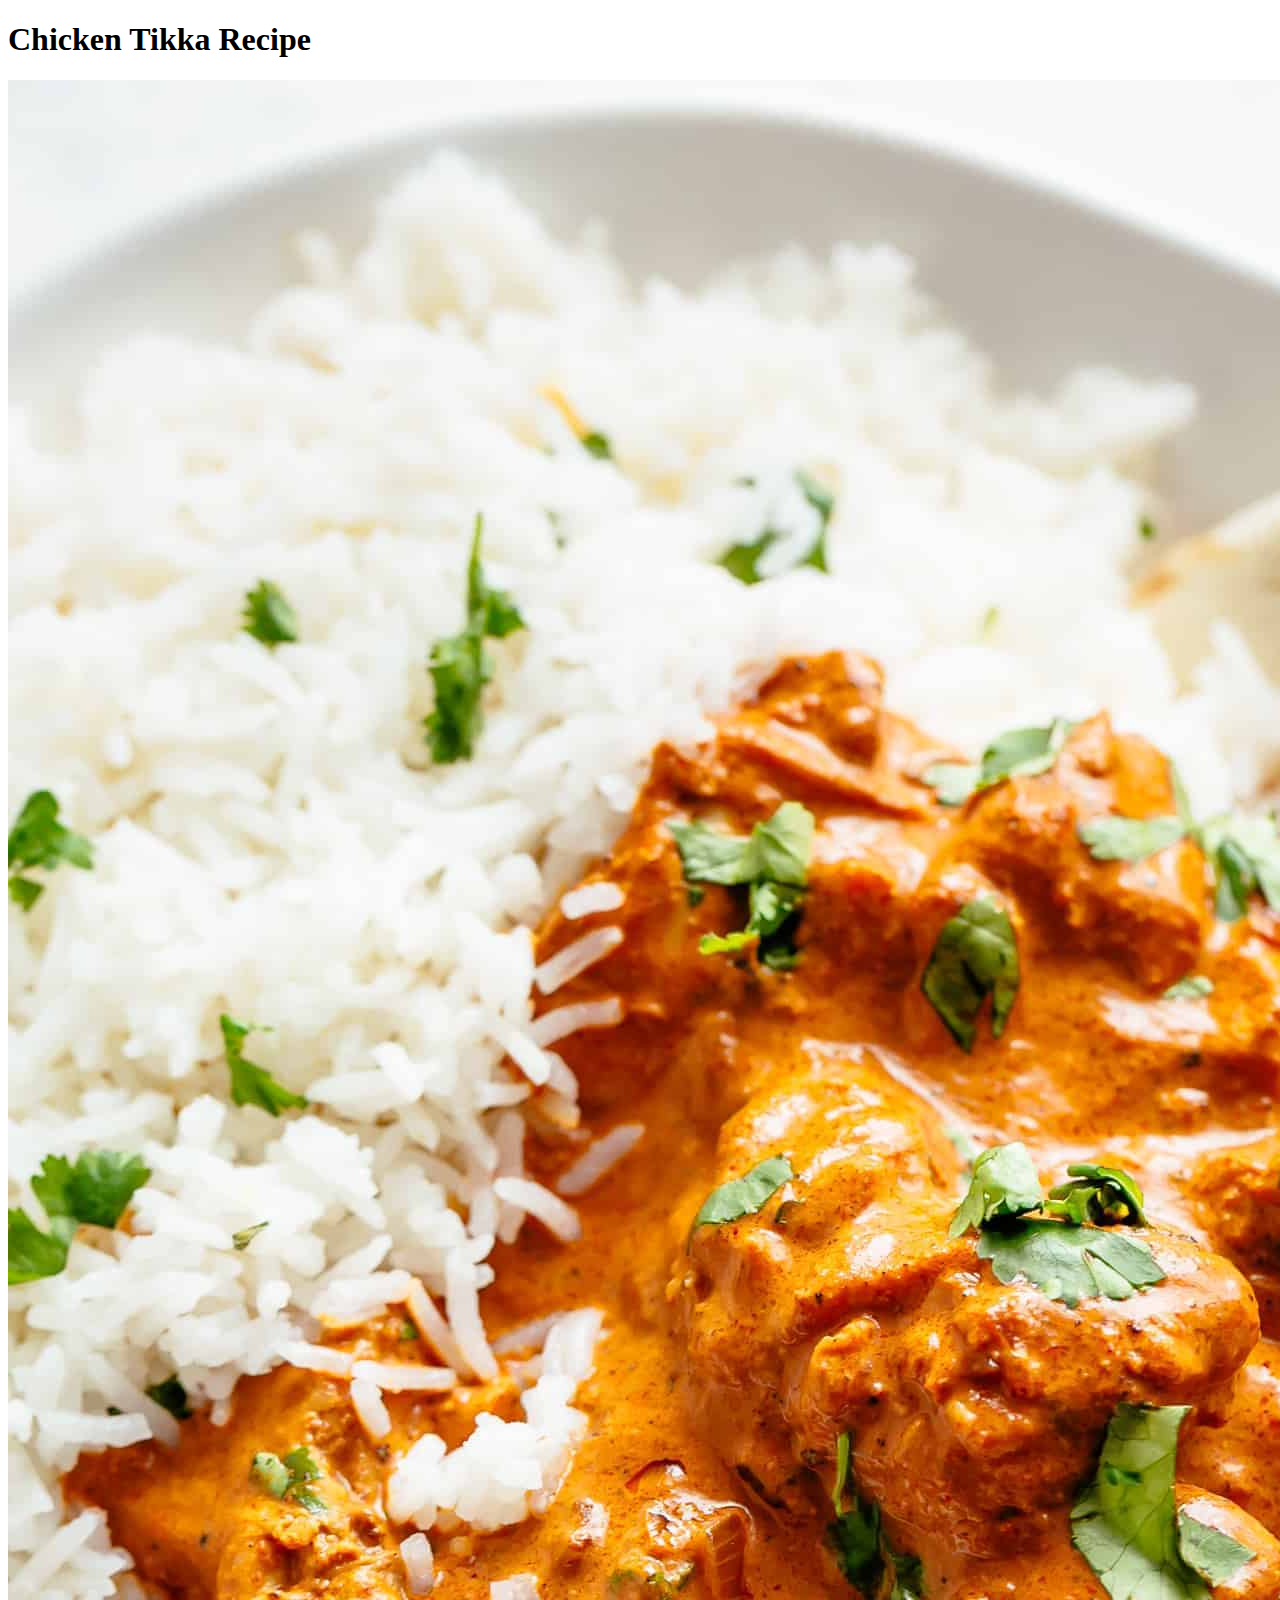
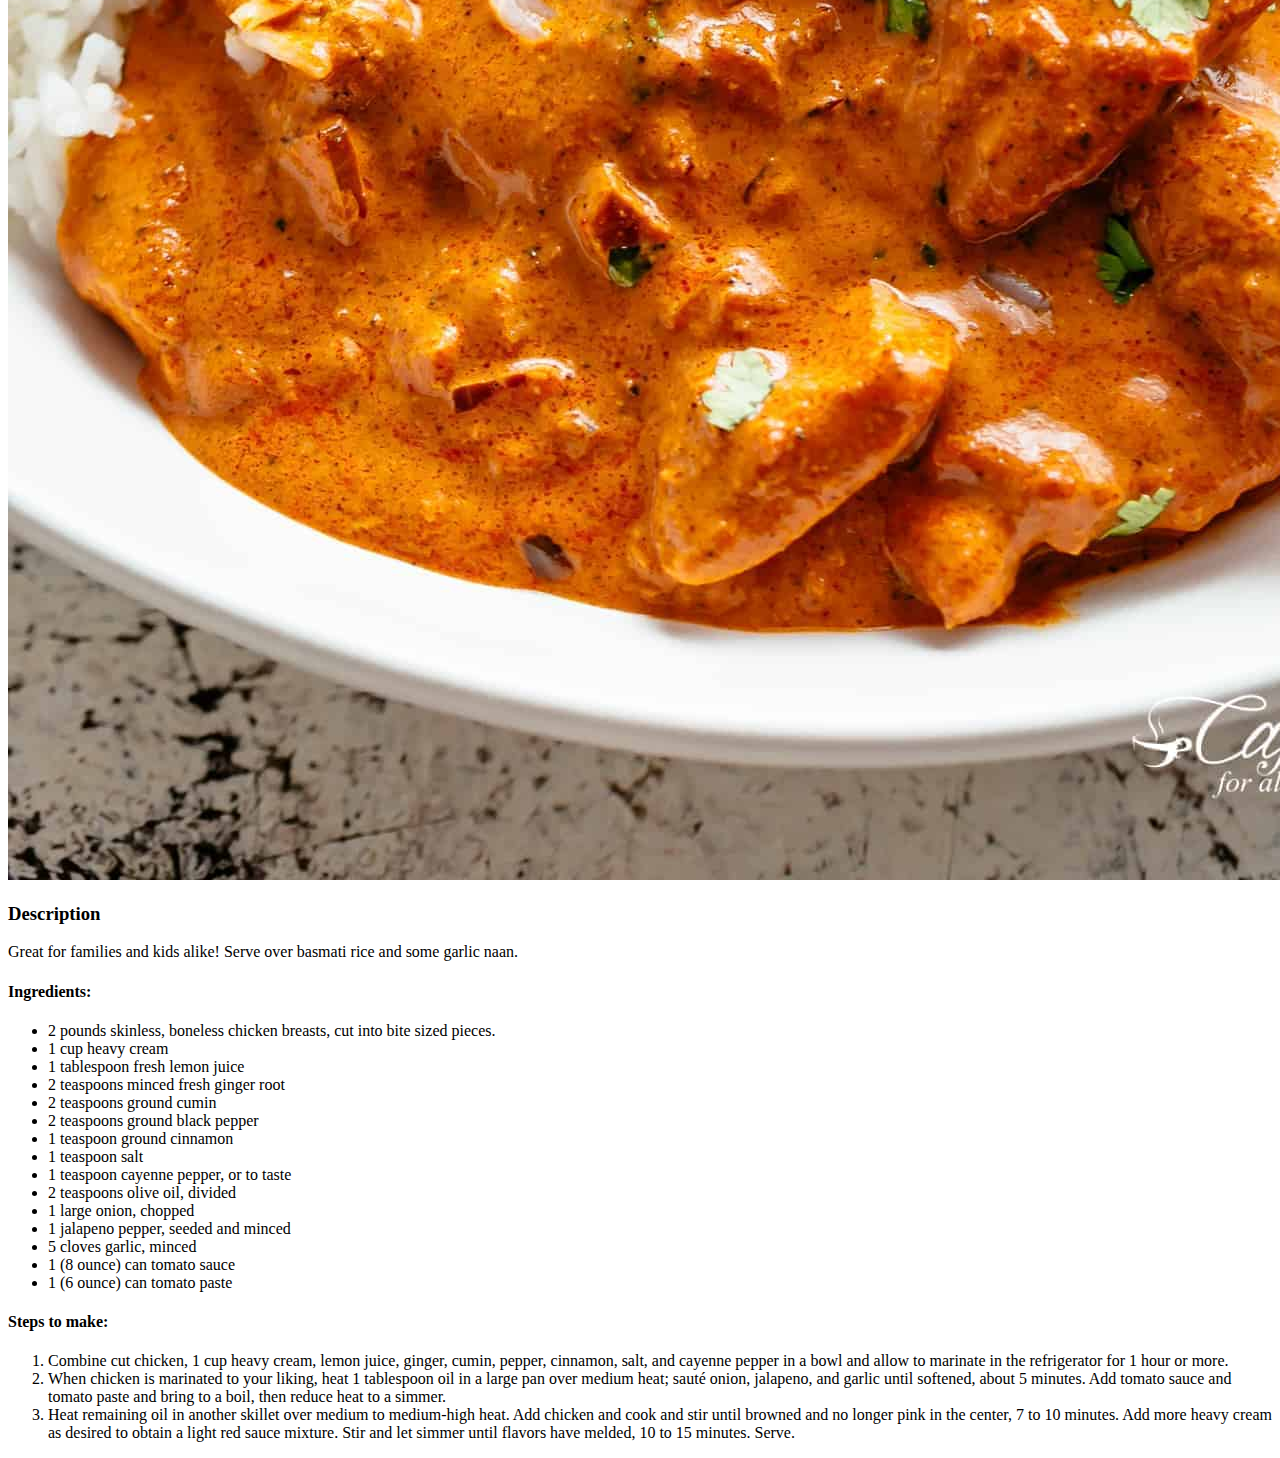
==== recipes/chickentikka.html @ 2fd38624 "Added 2 new recipes" ====
<!DOCTYPE html>
<html lang="en">
<head>
    <meta charset="UTF-8">
    <title>Taco Recipe</title>
</head>

<body>
    
    <h1>Chicken Tikka Recipe</h1>

    <img src="../images/chickentikka.jpg" alt="Some yummy curry!">

    <h3>Description</h3>

    <p>Great for families and kids alike! Serve over basmati rice and some garlic naan.</p>

    <h4>Ingredients:</h4>
    <ul>
        <li>2 pounds skinless, boneless chicken breasts, cut into bite sized pieces.</li>
        <li>1 cup heavy cream</li>
        <li>1 tablespoon fresh lemon juice</li>
        <li>2 teaspoons minced fresh ginger root</li>
        <li>2 teaspoons ground cumin</li>
        <li>2 teaspoons ground black pepper</li>
        <li>1 teaspoon ground cinnamon</li>
        <li>1 teaspoon salt</li>
        <li>1 teaspoon cayenne pepper, or to taste</li>
        <li>2 teaspoons olive oil, divided</li>
        <li>1 large onion, chopped</li>
        <li>1 jalapeno pepper, seeded and minced</li>
        <li>5 cloves garlic, minced</li>
        <li>1 (8 ounce) can tomato sauce</li>
        <li>1 (6 ounce) can tomato paste</li>
    </ul>

    <h4>Steps to make:</h4>

    <ol>
        <li>Combine cut chicken, 1 cup heavy cream, lemon juice, ginger, cumin, pepper, cinnamon, salt, and cayenne pepper in a bowl and allow to marinate in the refrigerator for 1 hour or more.</li>
        <li>When chicken is marinated to your liking, heat 1 tablespoon oil in a large pan over medium heat; sauté onion, jalapeno, and garlic until softened, about 5 minutes. Add tomato sauce and tomato paste and bring to a boil, then reduce heat to a simmer.</li>
        <li>Heat remaining oil in another skillet over medium to medium-high heat. Add chicken and cook and stir until browned and no longer pink in the center, 7 to 10 minutes. Add more heavy cream as desired to obtain a light red sauce mixture. Stir and let simmer until flavors have melded, 10 to 15 minutes. Serve.</li>
    </ol>

</body>
</html>
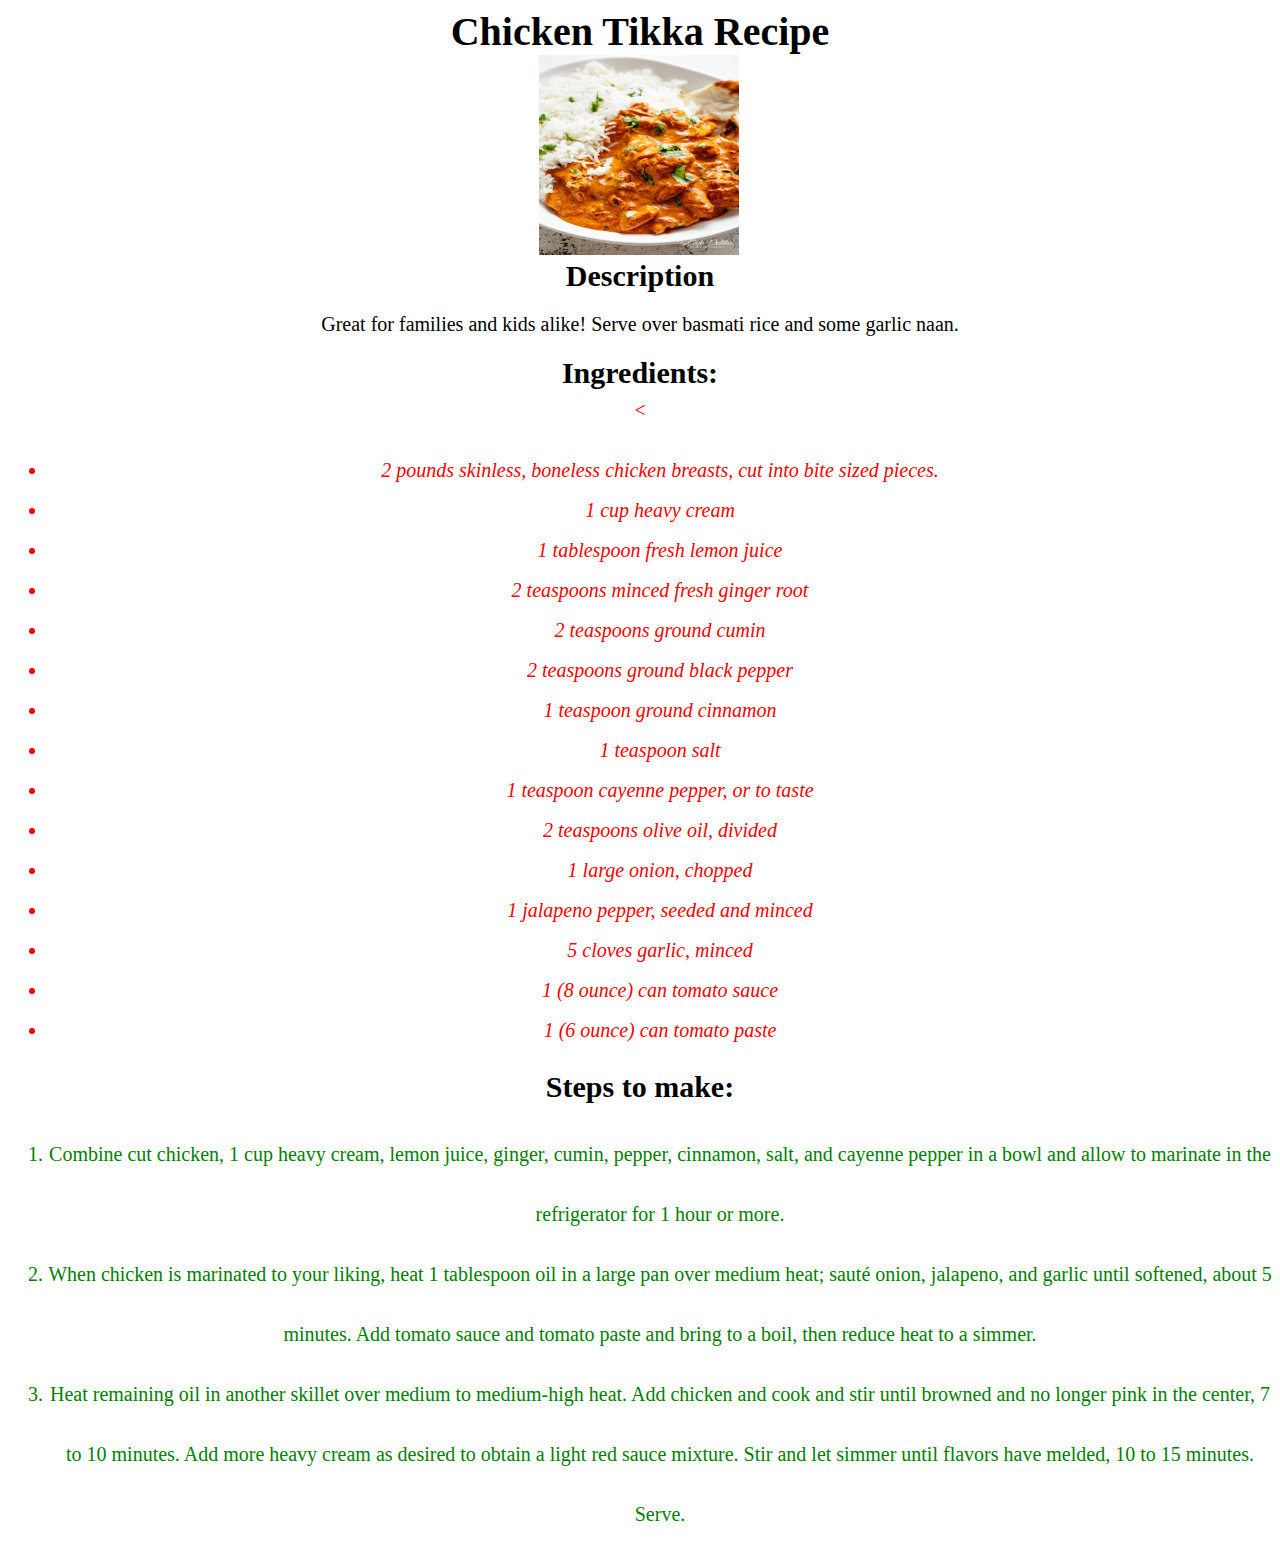
==== commit f12d3025: "Added CSS file & CSS to HTML Pages" ====
--- a/recipes/chickentikka.html
+++ b/recipes/chickentikka.html
@@ -3,19 +3,22 @@
 <head>
     <meta charset="UTF-8">
     <title>Taco Recipe</title>
+    <link rel = "stylesheet" href="../styles.css">
 </head>
 
 <body>
     
-    <h1>Chicken Tikka Recipe</h1>
+    <div class = "headers pageheader">Chicken Tikka Recipe</div>
 
     <img src="../images/chickentikka.jpg" alt="Some yummy curry!">
 
-    <h3>Description</h3>
+    <div class = "headers descriptionheader">Description</div>
 
-    <p>Great for families and kids alike! Serve over basmati rice and some garlic naan.</p>
+    <p class = "description">Great for families and kids alike! Serve over basmati rice and some garlic naan.</p>
 
-    <h4>Ingredients:</h4>
+    <div class = "headers ingredientsheader" >Ingredients:</div>
+    
+    <div class = "ingredients"><
     <ul>
         <li>2 pounds skinless, boneless chicken breasts, cut into bite sized pieces.</li>
         <li>1 cup heavy cream</li>
@@ -33,14 +36,17 @@
         <li>1 (8 ounce) can tomato sauce</li>
         <li>1 (6 ounce) can tomato paste</li>
     </ul>
+    </div>
 
-    <h4>Steps to make:</h4>
+    <div class = "headers stepsheader">Steps to make:</div>
 
+    <div class = "stepstomake" >
     <ol>
         <li>Combine cut chicken, 1 cup heavy cream, lemon juice, ginger, cumin, pepper, cinnamon, salt, and cayenne pepper in a bowl and allow to marinate in the refrigerator for 1 hour or more.</li>
         <li>When chicken is marinated to your liking, heat 1 tablespoon oil in a large pan over medium heat; sauté onion, jalapeno, and garlic until softened, about 5 minutes. Add tomato sauce and tomato paste and bring to a boil, then reduce heat to a simmer.</li>
         <li>Heat remaining oil in another skillet over medium to medium-high heat. Add chicken and cook and stir until browned and no longer pink in the center, 7 to 10 minutes. Add more heavy cream as desired to obtain a light red sauce mixture. Stir and let simmer until flavors have melded, 10 to 15 minutes. Serve.</li>
     </ol>
+    </div>
 
 </body>
 </html>--- a/styles.css
+++ b/styles.css
@@ -0,0 +1,54 @@
+.headers {
+    font: "Arial", "Times New Roman", sans-serif;
+    text-align: center; 
+    font-weight: bold;
+}
+
+.headers.pageheader {
+    font-size: 40px;
+}
+
+.headers.descriptionheader {
+    font-size: 30px;
+}
+
+.headers.ingredientsheader {
+    font-size: 30px
+}
+
+.headers.stepsheader {
+    text-align: center;
+    font-size: 30px;
+}
+
+.recipelinks {
+    font-size: 30px;
+    font: "Arial", "Times New Roman", sans-serif;
+    text-align: center;
+}
+
+img {
+    height: 200px;
+    width: 200px;
+    padding-left: 42%;
+}
+
+.description {
+    text-align: center;
+    font-size: 20px;
+}
+
+.ingredients {
+    text-align: center;
+    color:red;
+    font-size: 20px;
+    font-style: italic;
+    line-height: 2;
+}
+
+.stepstomake {
+    text-align: center;
+    color: green;
+    font-size: 20px;
+    line-height: 3;
+}